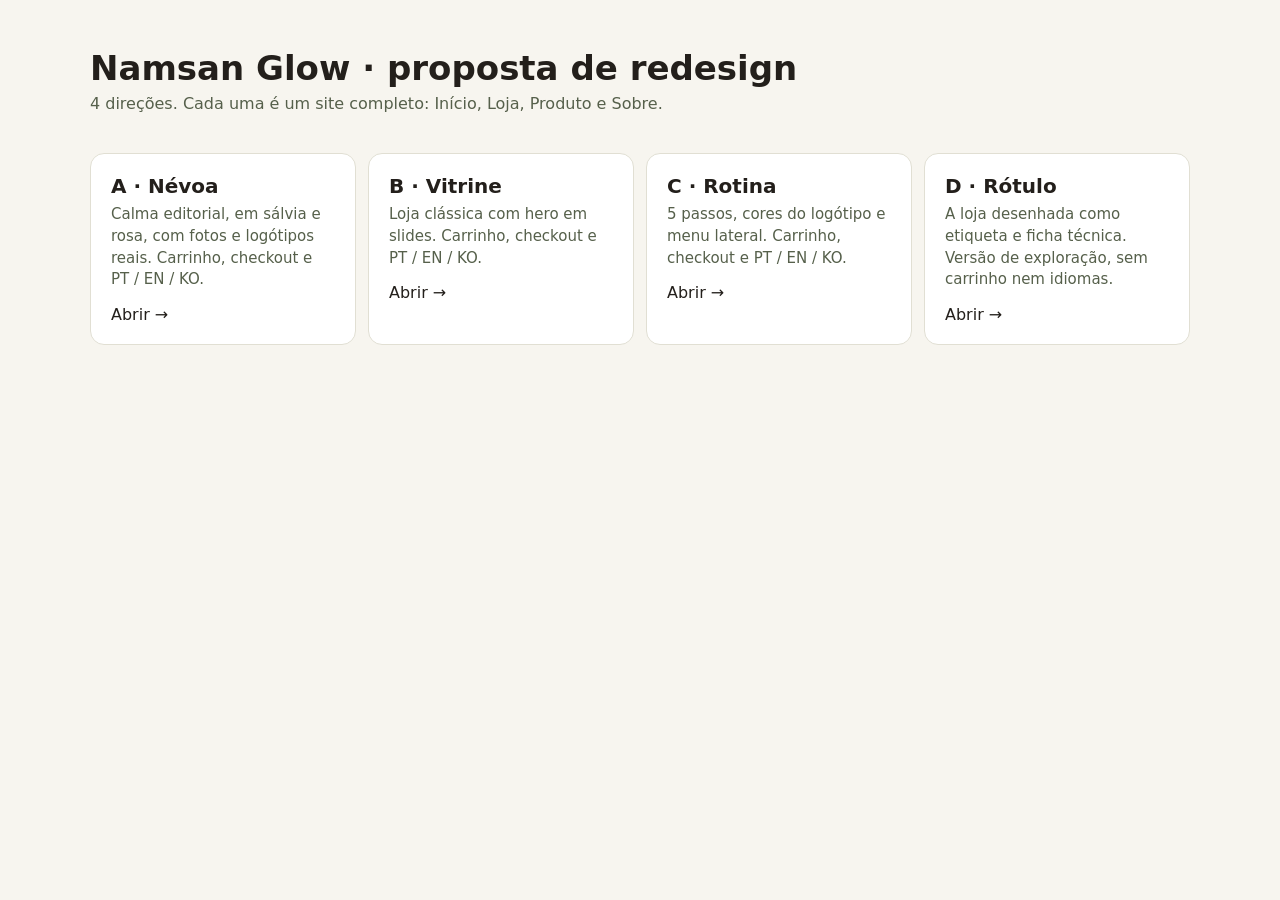
==== index.html @ d3381ed1 "Add Namsan Glow redesign mocks for GitHub Pages Four design directions (A Névoa, B Vitrine, C Rotina" ====
<!doctype html>
<html lang="pt-PT">
<head>
<meta charset="utf-8">
<meta name="viewport" content="width=device-width, initial-scale=1">
<title>Namsan Glow · 4 direções</title>
<style>
:root{--bg:#F7F5EF;--fg:#231F1B;--muted:#56604B;--line:#E1DFD3;--card:#fff}
@media (prefers-color-scheme: dark){:root:not([data-theme="light"]){--bg:#1C1F1A;--fg:#EEEDE6;--muted:#B5BBA8;--line:#353A31;--card:#252922}}
:root[data-theme="dark"]{--bg:#1C1F1A;--fg:#EEEDE6;--muted:#B5BBA8;--line:#353A31;--card:#252922}
body{margin:0;background:var(--bg);color:var(--fg);font-family:system-ui,-apple-system,"Segoe UI",sans-serif}
main{max-width:1100px;margin:0 auto;padding:48px 16px 80px}
h1{font-size:34px;margin:0 0 6px;font-weight:600}
p.lead{margin:0 0 40px;color:var(--muted)}
.grid{display:grid;grid-template-columns:repeat(auto-fit,minmax(min(240px,100%),1fr));gap:12px}
.grid a{display:flex;flex-direction:column;gap:6px;padding:20px;border:1px solid var(--line);border-radius:14px;background:var(--card);color:inherit;text-decoration:none}
.grid a:hover{border-color:var(--fg)}
.grid strong{font-size:20px;font-weight:600}
.grid span{color:var(--muted);font-size:15px;line-height:1.45}
.grid em{margin-top:8px;font-style:normal;font-weight:500}
</style>
</head>
<body>
<main>
<h1>Namsan Glow · proposta de redesign</h1>
<p class="lead">4 direções. Cada uma é um site completo: Início, Loja, Produto e Sobre.</p>
<div class="grid">
<a href="namsanglow-A.html"><strong>A · Névoa</strong><span>Calma editorial, em sálvia e rosa, com fotos e logótipos reais. Carrinho, checkout e PT / EN / KO.</span><em>Abrir →</em></a>
<a href="namsanglow-B.html"><strong>B · Vitrine</strong><span>Loja clássica com hero em slides. Carrinho, checkout e PT / EN / KO.</span><em>Abrir →</em></a>
<a href="namsanglow-C.html"><strong>C · Rotina</strong><span>5 passos, cores do logótipo e menu lateral. Carrinho, checkout e PT / EN / KO.</span><em>Abrir →</em></a>
<a href="namsanglow-D.html"><strong>D · Rótulo</strong><span>A loja desenhada como etiqueta e ficha técnica. Versão de exploração, sem carrinho nem idiomas.</span><em>Abrir →</em></a>
</div>
</main>
</body>
</html>
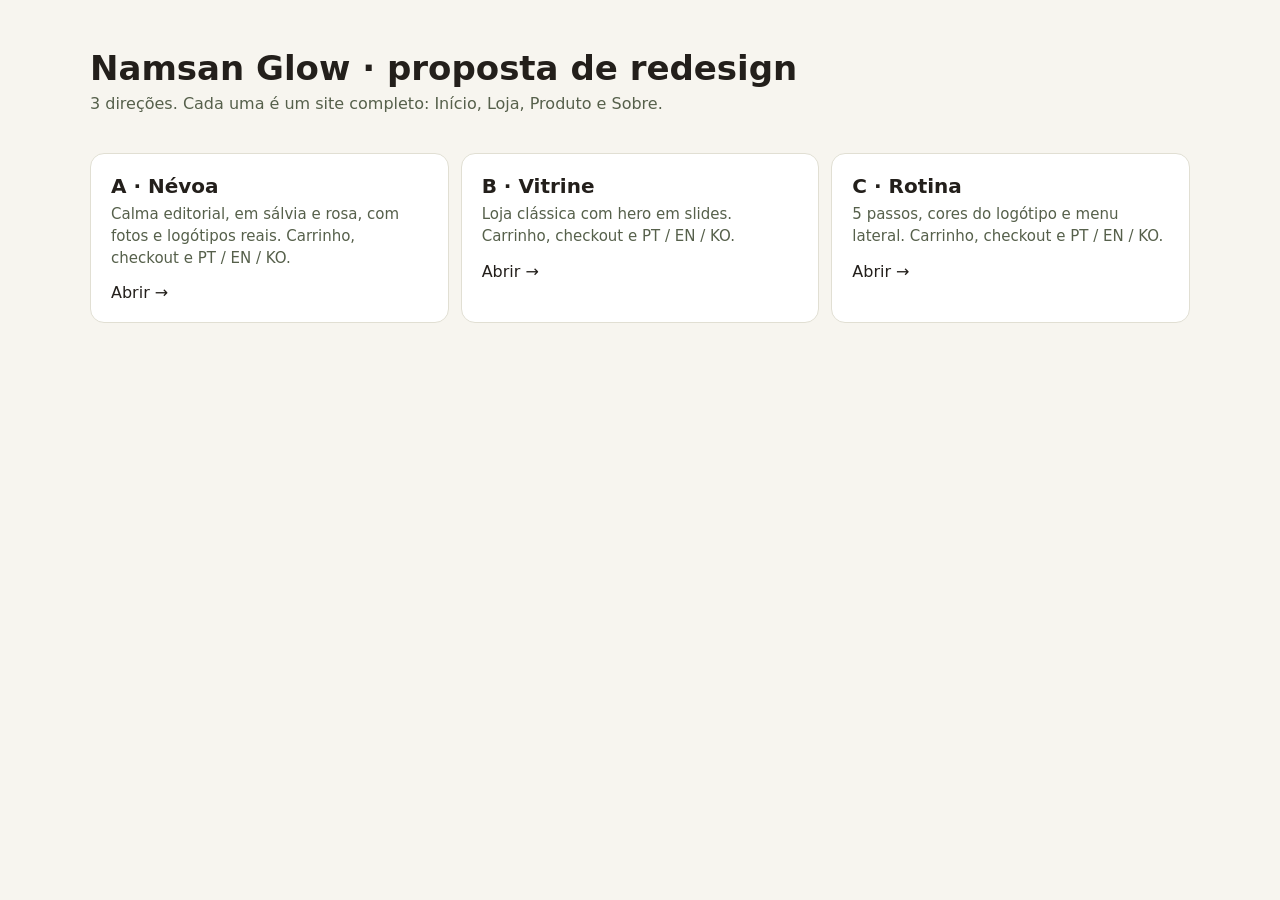
==== commit 52fa0e2d: "Remove the D mock and its link from the index" ====
--- a/index.html
+++ b/index.html
@@ -3,7 +3,7 @@
 <head>
 <meta charset="utf-8">
 <meta name="viewport" content="width=device-width, initial-scale=1">
-<title>Namsan Glow · 4 direções</title>
+<title>Namsan Glow · 3 direções</title>
 <style>
 :root{--bg:#F7F5EF;--fg:#231F1B;--muted:#56604B;--line:#E1DFD3;--card:#fff}
 @media (prefers-color-scheme: dark){:root:not([data-theme="light"]){--bg:#1C1F1A;--fg:#EEEDE6;--muted:#B5BBA8;--line:#353A31;--card:#252922}}
@@ -23,12 +23,11 @@
 <body>
 <main>
 <h1>Namsan Glow · proposta de redesign</h1>
-<p class="lead">4 direções. Cada uma é um site completo: Início, Loja, Produto e Sobre.</p>
+<p class="lead">3 direções. Cada uma é um site completo: Início, Loja, Produto e Sobre.</p>
 <div class="grid">
 <a href="namsanglow-A.html"><strong>A · Névoa</strong><span>Calma editorial, em sálvia e rosa, com fotos e logótipos reais. Carrinho, checkout e PT / EN / KO.</span><em>Abrir →</em></a>
 <a href="namsanglow-B.html"><strong>B · Vitrine</strong><span>Loja clássica com hero em slides. Carrinho, checkout e PT / EN / KO.</span><em>Abrir →</em></a>
 <a href="namsanglow-C.html"><strong>C · Rotina</strong><span>5 passos, cores do logótipo e menu lateral. Carrinho, checkout e PT / EN / KO.</span><em>Abrir →</em></a>
-<a href="namsanglow-D.html"><strong>D · Rótulo</strong><span>A loja desenhada como etiqueta e ficha técnica. Versão de exploração, sem carrinho nem idiomas.</span><em>Abrir →</em></a>
 </div>
 </main>
 </body>
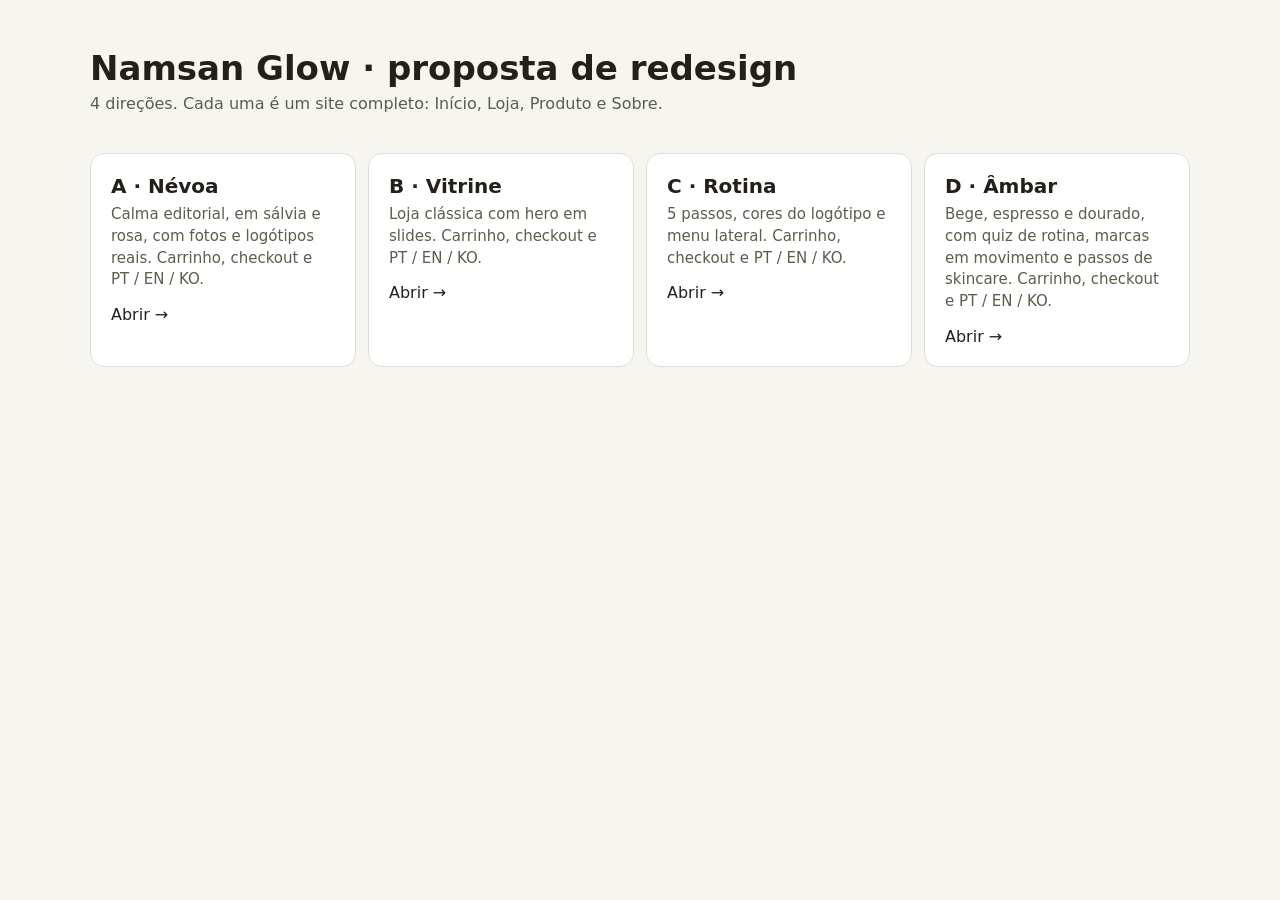
==== commit 43545938: "Add the D mock (Âmbar) back and link it from the index Rebuilt on the Rotina base with a guided rout" ====
--- a/index.html
+++ b/index.html
@@ -3,7 +3,7 @@
 <head>
 <meta charset="utf-8">
 <meta name="viewport" content="width=device-width, initial-scale=1">
-<title>Namsan Glow · 3 direções</title>
+<title>Namsan Glow · 4 direções</title>
 <style>
 :root{--bg:#F7F5EF;--fg:#231F1B;--muted:#56604B;--line:#E1DFD3;--card:#fff}
 @media (prefers-color-scheme: dark){:root:not([data-theme="light"]){--bg:#1C1F1A;--fg:#EEEDE6;--muted:#B5BBA8;--line:#353A31;--card:#252922}}
@@ -23,11 +23,12 @@
 <body>
 <main>
 <h1>Namsan Glow · proposta de redesign</h1>
-<p class="lead">3 direções. Cada uma é um site completo: Início, Loja, Produto e Sobre.</p>
+<p class="lead">4 direções. Cada uma é um site completo: Início, Loja, Produto e Sobre.</p>
 <div class="grid">
 <a href="namsanglow-A.html"><strong>A · Névoa</strong><span>Calma editorial, em sálvia e rosa, com fotos e logótipos reais. Carrinho, checkout e PT / EN / KO.</span><em>Abrir →</em></a>
 <a href="namsanglow-B.html"><strong>B · Vitrine</strong><span>Loja clássica com hero em slides. Carrinho, checkout e PT / EN / KO.</span><em>Abrir →</em></a>
 <a href="namsanglow-C.html"><strong>C · Rotina</strong><span>5 passos, cores do logótipo e menu lateral. Carrinho, checkout e PT / EN / KO.</span><em>Abrir →</em></a>
+<a href="namsanglow-D.html"><strong>D · Âmbar</strong><span>Bege, espresso e dourado, com quiz de rotina, marcas em movimento e passos de skincare. Carrinho, checkout e PT / EN / KO.</span><em>Abrir →</em></a>
 </div>
 </main>
 </body>
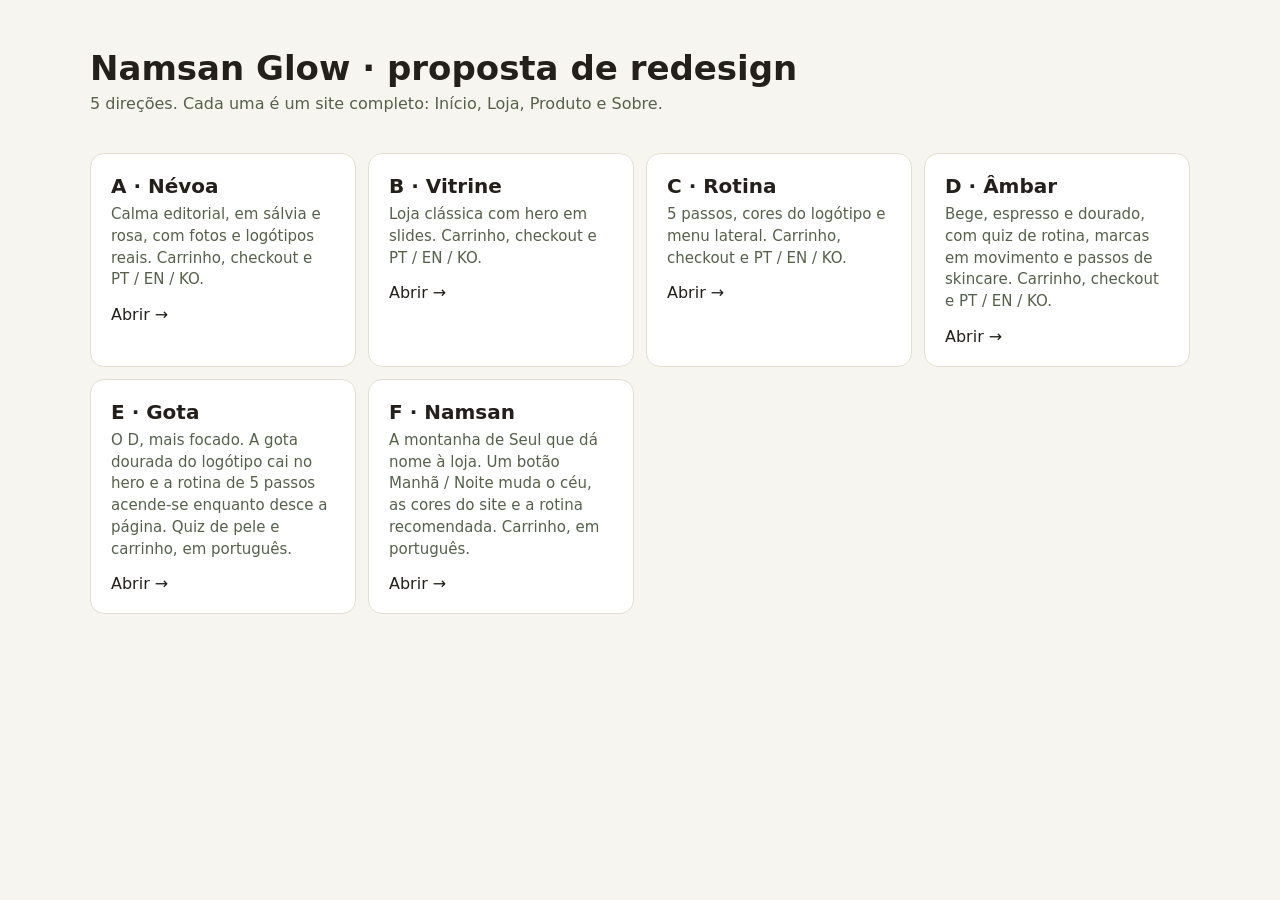
==== commit b234f072: "Add the E mock (Gota) - Gold drop hero and scroll-driven 5-step routine - Skin quiz, shop, product, " ====
--- a/index.html
+++ b/index.html
@@ -3,7 +3,7 @@
 <head>
 <meta charset="utf-8">
 <meta name="viewport" content="width=device-width, initial-scale=1">
-<title>Namsan Glow · 4 direções</title>
+<title>Namsan Glow · 5 direções</title>
 <style>
 :root{--bg:#F7F5EF;--fg:#231F1B;--muted:#56604B;--line:#E1DFD3;--card:#fff}
 @media (prefers-color-scheme: dark){:root:not([data-theme="light"]){--bg:#1C1F1A;--fg:#EEEDE6;--muted:#B5BBA8;--line:#353A31;--card:#252922}}
@@ -23,12 +23,14 @@
 <body>
 <main>
 <h1>Namsan Glow · proposta de redesign</h1>
-<p class="lead">4 direções. Cada uma é um site completo: Início, Loja, Produto e Sobre.</p>
+<p class="lead">5 direções. Cada uma é um site completo: Início, Loja, Produto e Sobre.</p>
 <div class="grid">
 <a href="namsanglow-A.html"><strong>A · Névoa</strong><span>Calma editorial, em sálvia e rosa, com fotos e logótipos reais. Carrinho, checkout e PT / EN / KO.</span><em>Abrir →</em></a>
 <a href="namsanglow-B.html"><strong>B · Vitrine</strong><span>Loja clássica com hero em slides. Carrinho, checkout e PT / EN / KO.</span><em>Abrir →</em></a>
 <a href="namsanglow-C.html"><strong>C · Rotina</strong><span>5 passos, cores do logótipo e menu lateral. Carrinho, checkout e PT / EN / KO.</span><em>Abrir →</em></a>
 <a href="namsanglow-D.html"><strong>D · Âmbar</strong><span>Bege, espresso e dourado, com quiz de rotina, marcas em movimento e passos de skincare. Carrinho, checkout e PT / EN / KO.</span><em>Abrir →</em></a>
+<a href="namsanglow-E.html"><strong>E · Gota</strong><span>O D, mais focado. A gota dourada do logótipo cai no hero e a rotina de 5 passos acende-se enquanto desce a página. Quiz de pele e carrinho, em português.</span><em>Abrir →</em></a>
+<a href="namsanglow-F.html"><strong>F · Namsan</strong><span>A montanha de Seul que dá nome à loja. Um botão Manhã / Noite muda o céu, as cores do site e a rotina recomendada. Carrinho, em português.</span><em>Abrir →</em></a>
 </div>
 </main>
 </body>
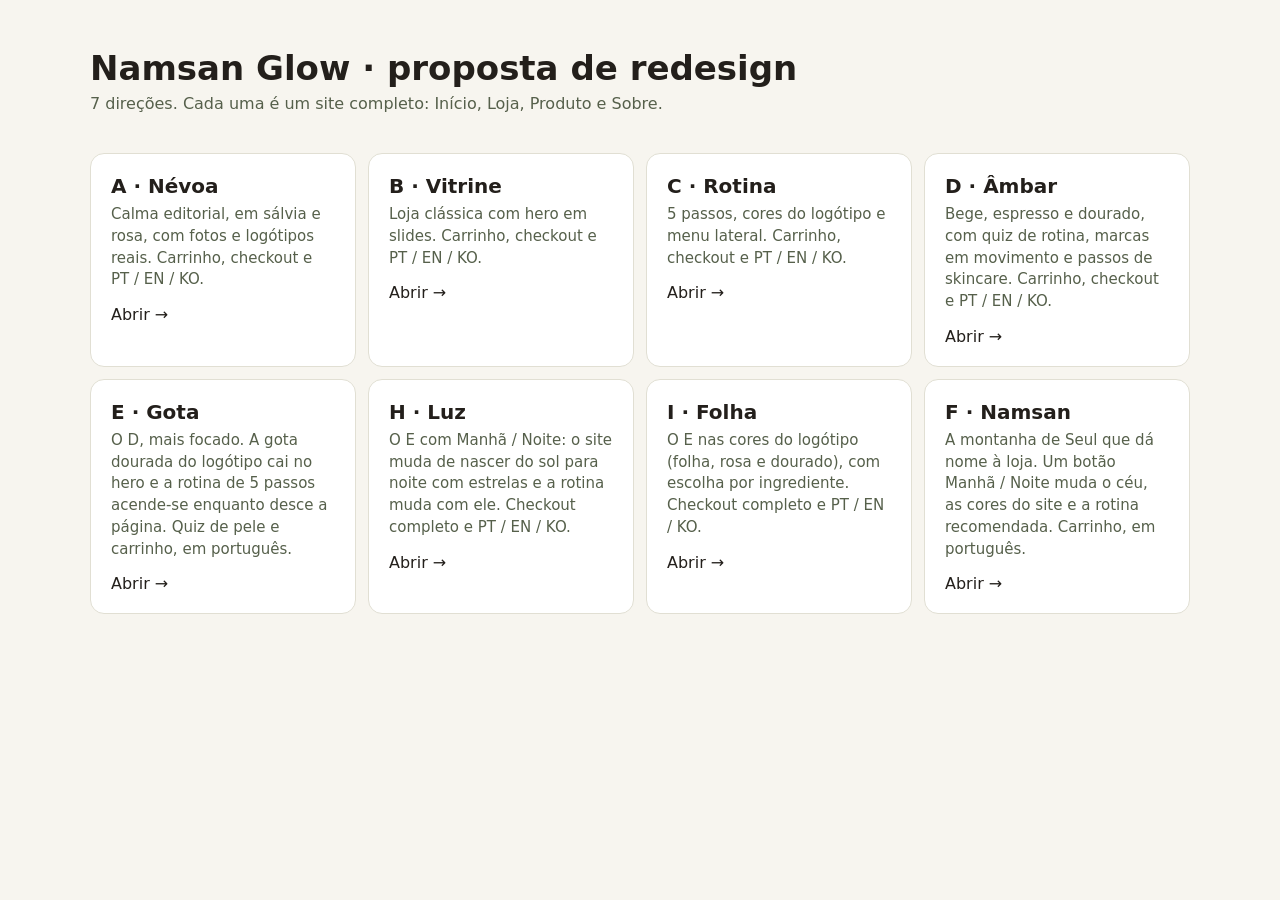
==== commit 91f6b419: "Add mocks H (Luz) and I (Folha) - Both built on E with a shared engine (assets/ng-e.js, ng-e.css) - " ====
--- a/index.html
+++ b/index.html
@@ -3,7 +3,7 @@
 <head>
 <meta charset="utf-8">
 <meta name="viewport" content="width=device-width, initial-scale=1">
-<title>Namsan Glow · 5 direções</title>
+<title>Namsan Glow · 7 direções</title>
 <style>
 :root{--bg:#F7F5EF;--fg:#231F1B;--muted:#56604B;--line:#E1DFD3;--card:#fff}
 @media (prefers-color-scheme: dark){:root:not([data-theme="light"]){--bg:#1C1F1A;--fg:#EEEDE6;--muted:#B5BBA8;--line:#353A31;--card:#252922}}
@@ -23,13 +23,15 @@
 <body>
 <main>
 <h1>Namsan Glow · proposta de redesign</h1>
-<p class="lead">5 direções. Cada uma é um site completo: Início, Loja, Produto e Sobre.</p>
+<p class="lead">7 direções. Cada uma é um site completo: Início, Loja, Produto e Sobre.</p>
 <div class="grid">
 <a href="namsanglow-A.html"><strong>A · Névoa</strong><span>Calma editorial, em sálvia e rosa, com fotos e logótipos reais. Carrinho, checkout e PT / EN / KO.</span><em>Abrir →</em></a>
 <a href="namsanglow-B.html"><strong>B · Vitrine</strong><span>Loja clássica com hero em slides. Carrinho, checkout e PT / EN / KO.</span><em>Abrir →</em></a>
 <a href="namsanglow-C.html"><strong>C · Rotina</strong><span>5 passos, cores do logótipo e menu lateral. Carrinho, checkout e PT / EN / KO.</span><em>Abrir →</em></a>
 <a href="namsanglow-D.html"><strong>D · Âmbar</strong><span>Bege, espresso e dourado, com quiz de rotina, marcas em movimento e passos de skincare. Carrinho, checkout e PT / EN / KO.</span><em>Abrir →</em></a>
 <a href="namsanglow-E.html"><strong>E · Gota</strong><span>O D, mais focado. A gota dourada do logótipo cai no hero e a rotina de 5 passos acende-se enquanto desce a página. Quiz de pele e carrinho, em português.</span><em>Abrir →</em></a>
+<a href="namsanglow-H.html"><strong>H · Luz</strong><span>O E com Manhã / Noite: o site muda de nascer do sol para noite com estrelas e a rotina muda com ele. Checkout completo e PT / EN / KO.</span><em>Abrir →</em></a>
+<a href="namsanglow-I.html"><strong>I · Folha</strong><span>O E nas cores do logótipo (folha, rosa e dourado), com escolha por ingrediente. Checkout completo e PT / EN / KO.</span><em>Abrir →</em></a>
 <a href="namsanglow-F.html"><strong>F · Namsan</strong><span>A montanha de Seul que dá nome à loja. Um botão Manhã / Noite muda o céu, as cores do site e a rotina recomendada. Carrinho, em português.</span><em>Abrir →</em></a>
 </div>
 </main>
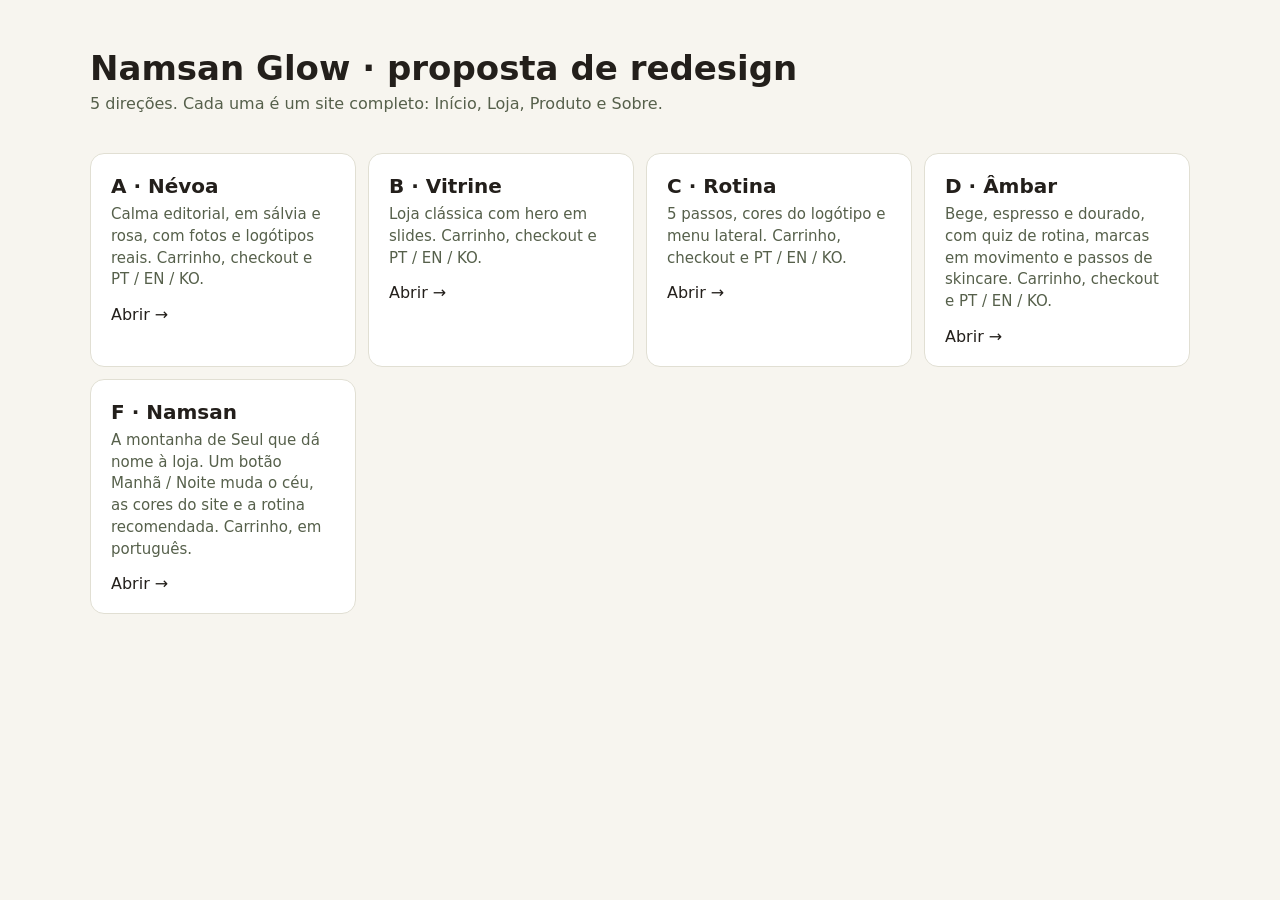
==== commit 9aae274d: "Add the F mock (Namsan) - Day / night switch that recolours the site and swaps the routine - Shared " ====
--- a/index.html
+++ b/index.html
@@ -3,7 +3,7 @@
 <head>
 <meta charset="utf-8">
 <meta name="viewport" content="width=device-width, initial-scale=1">
-<title>Namsan Glow · 7 direções</title>
+<title>Namsan Glow · 5 direções</title>
 <style>
 :root{--bg:#F7F5EF;--fg:#231F1B;--muted:#56604B;--line:#E1DFD3;--card:#fff}
 @media (prefers-color-scheme: dark){:root:not([data-theme="light"]){--bg:#1C1F1A;--fg:#EEEDE6;--muted:#B5BBA8;--line:#353A31;--card:#252922}}
@@ -23,15 +23,12 @@
 <body>
 <main>
 <h1>Namsan Glow · proposta de redesign</h1>
-<p class="lead">7 direções. Cada uma é um site completo: Início, Loja, Produto e Sobre.</p>
+<p class="lead">5 direções. Cada uma é um site completo: Início, Loja, Produto e Sobre.</p>
 <div class="grid">
 <a href="namsanglow-A.html"><strong>A · Névoa</strong><span>Calma editorial, em sálvia e rosa, com fotos e logótipos reais. Carrinho, checkout e PT / EN / KO.</span><em>Abrir →</em></a>
 <a href="namsanglow-B.html"><strong>B · Vitrine</strong><span>Loja clássica com hero em slides. Carrinho, checkout e PT / EN / KO.</span><em>Abrir →</em></a>
 <a href="namsanglow-C.html"><strong>C · Rotina</strong><span>5 passos, cores do logótipo e menu lateral. Carrinho, checkout e PT / EN / KO.</span><em>Abrir →</em></a>
 <a href="namsanglow-D.html"><strong>D · Âmbar</strong><span>Bege, espresso e dourado, com quiz de rotina, marcas em movimento e passos de skincare. Carrinho, checkout e PT / EN / KO.</span><em>Abrir →</em></a>
-<a href="namsanglow-E.html"><strong>E · Gota</strong><span>O D, mais focado. A gota dourada do logótipo cai no hero e a rotina de 5 passos acende-se enquanto desce a página. Quiz de pele e carrinho, em português.</span><em>Abrir →</em></a>
-<a href="namsanglow-H.html"><strong>H · Luz</strong><span>O E com Manhã / Noite: o site muda de nascer do sol para noite com estrelas e a rotina muda com ele. Checkout completo e PT / EN / KO.</span><em>Abrir →</em></a>
-<a href="namsanglow-I.html"><strong>I · Folha</strong><span>O E nas cores do logótipo (folha, rosa e dourado), com escolha por ingrediente. Checkout completo e PT / EN / KO.</span><em>Abrir →</em></a>
 <a href="namsanglow-F.html"><strong>F · Namsan</strong><span>A montanha de Seul que dá nome à loja. Um botão Manhã / Noite muda o céu, as cores do site e a rotina recomendada. Carrinho, em português.</span><em>Abrir →</em></a>
 </div>
 </main>
